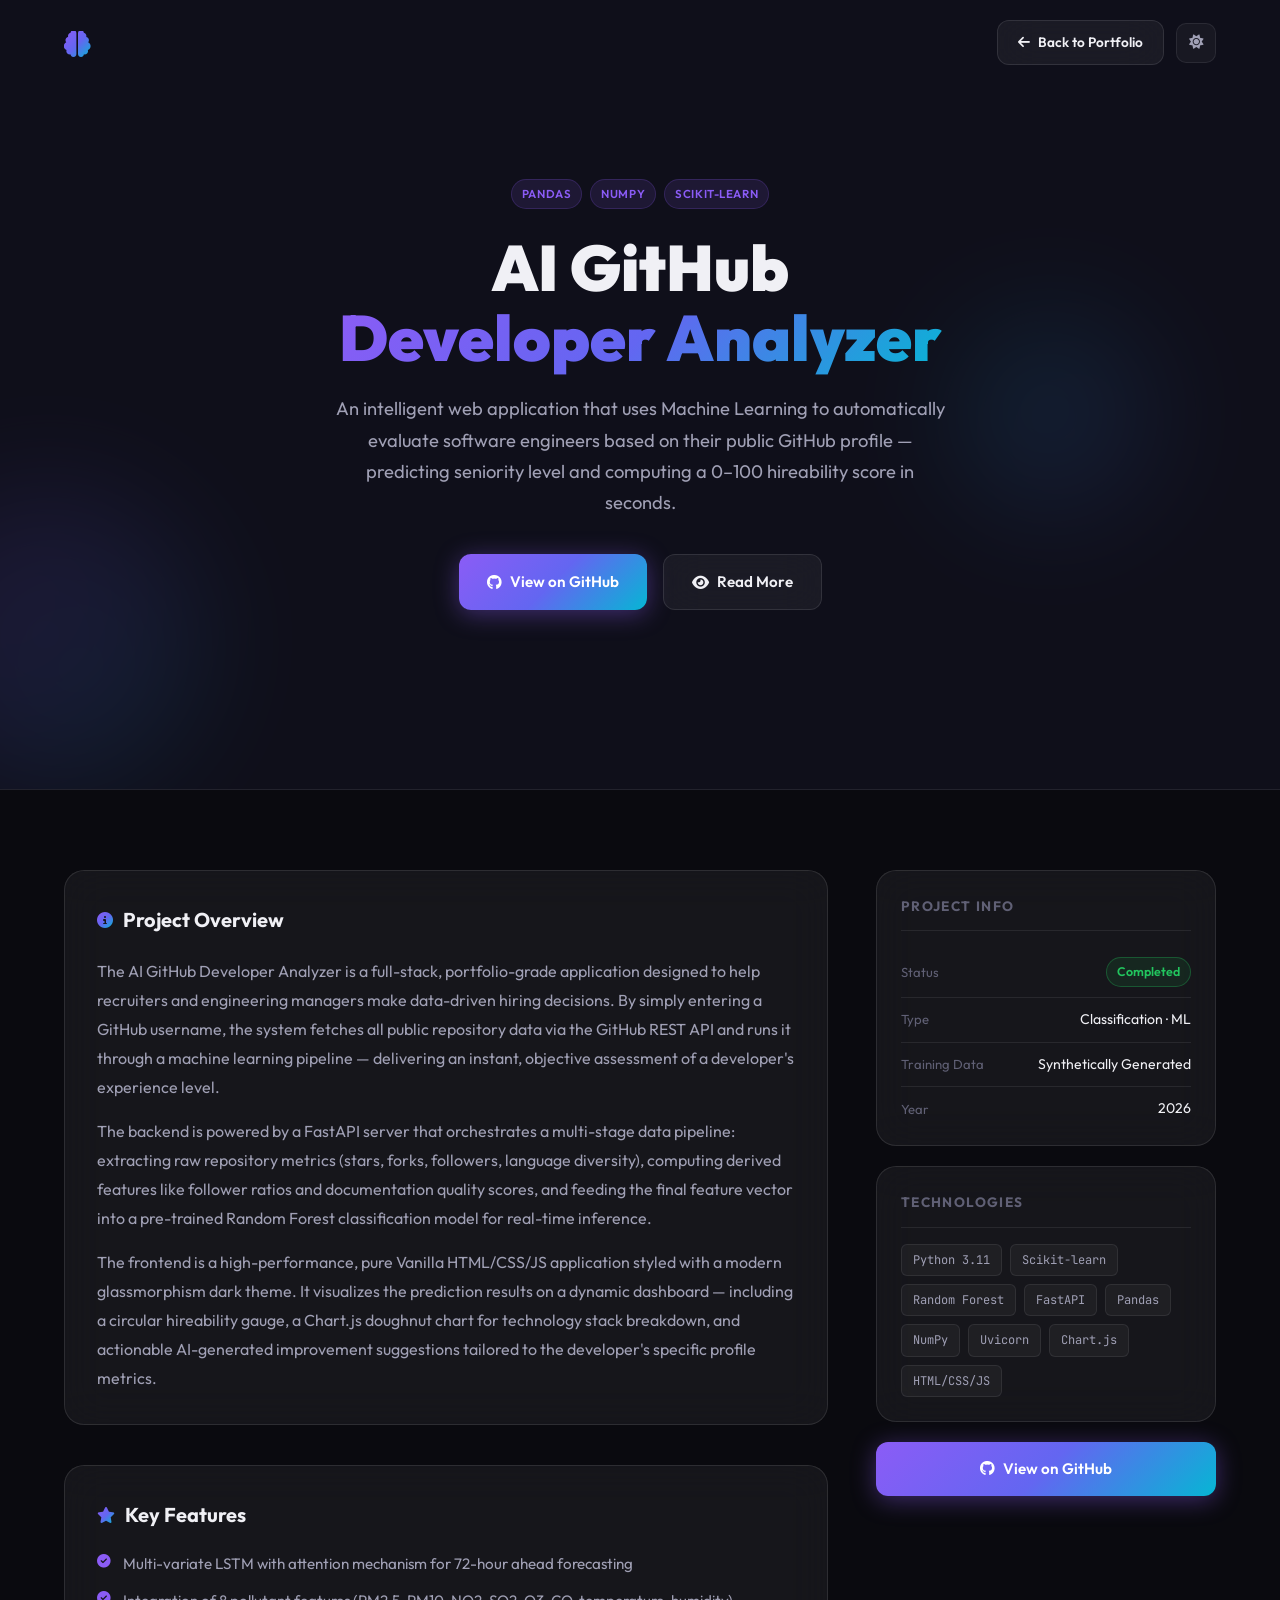
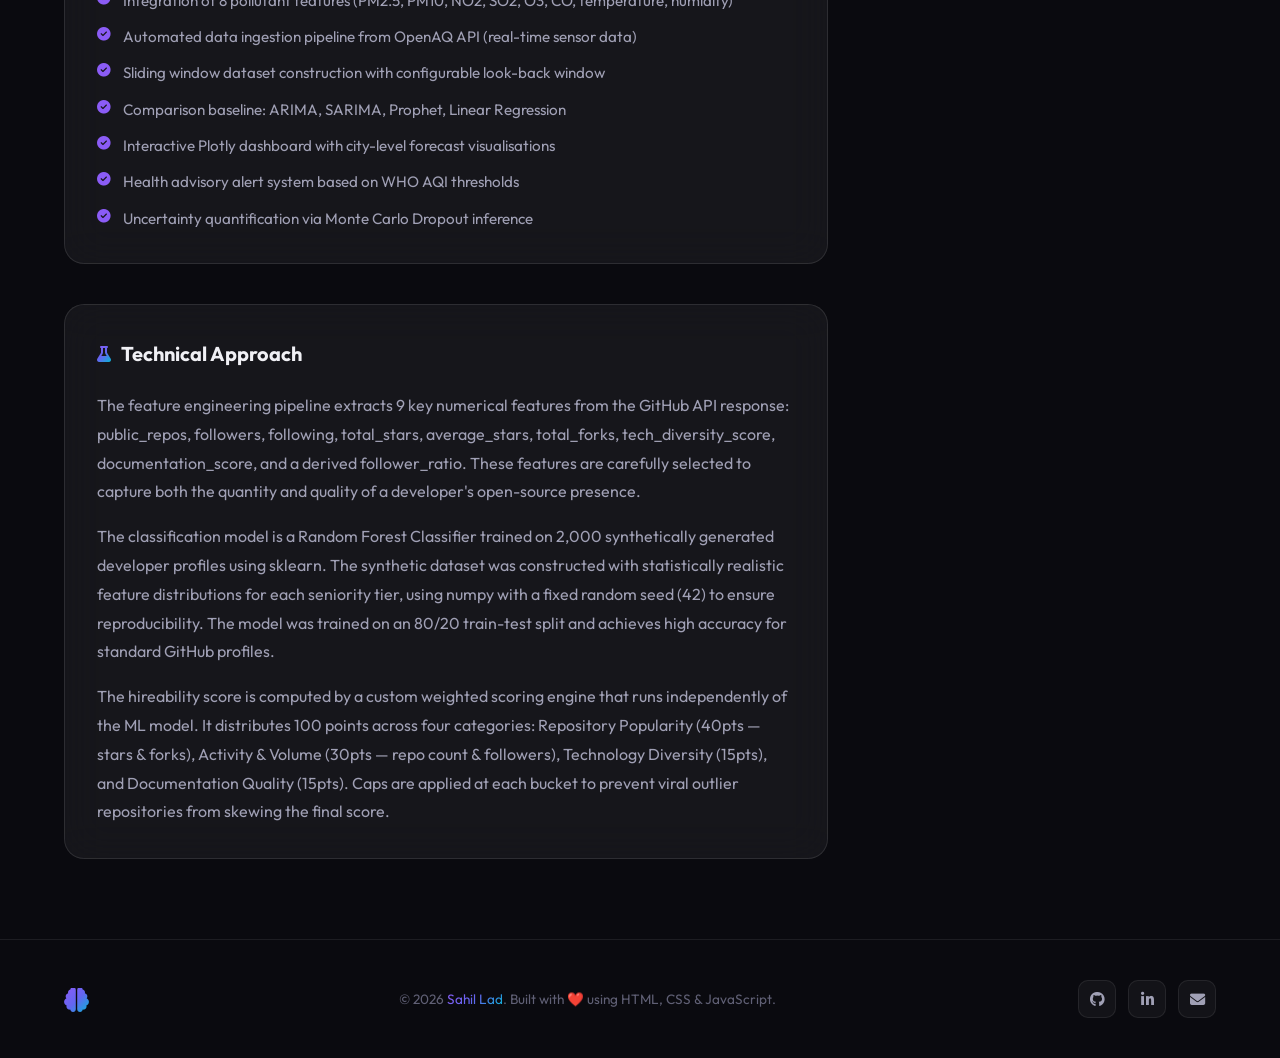
==== projects/ai-github-developer-analyzer.html @ 6b4c17e3 "my-portfolio" ====
<!DOCTYPE html>
<html lang="en" data-theme="dark">

<head>
    <meta charset="UTF-8" />
    <meta name="viewport" content="width=device-width, initial-scale=1.0" />
    <meta name="description" content="Air Quality Forecasting System – Deep Learning project by Sahil Lad" />
    <title>Air Quality Forecasting System | Sahil Lad</title>
    <link rel="preconnect" href="https://fonts.googleapis.com" />
    <link rel="preconnect" href="https://fonts.gstatic.com" crossorigin />
    <link
        href="https://fonts.googleapis.com/css2?family=Outfit:wght@300;400;500;600;700;800;900&family=JetBrains+Mono:wght@400;500&display=swap"
        rel="stylesheet" />
    <link rel="stylesheet" href="https://cdnjs.cloudflare.com/ajax/libs/font-awesome/6.5.0/css/all.min.css" />
    <link rel="stylesheet" href="../style.css" />
    <link rel="stylesheet" href="project.css" />
</head>

<body>
    <nav id="navbar" class="navbar scrolled">
        <div class="nav-inner">
            <a href="../index.html" class="nav-logo">
                <i class="fa-solid fa-brain logo-icon"></i>
            </a>
            <div style="display:flex;align-items:center;gap:12px;">
                <a href="../index.html#projects" class="btn btn-secondary" style="padding:10px 20px;font-size:0.85rem;">
                    <i class="fa-solid fa-arrow-left"></i> Back to Portfolio
                </a>
                <button id="theme-toggle" class="theme-btn" aria-label="Toggle dark mode">
                    <i class="fa-solid fa-moon" id="theme-icon"></i>
                </button>
            </div>
        </div>
    </nav>

    <section class="proj-hero">
        <div class="floating-shapes">
            <div class="shape shape-2"></div>
            <div class="shape shape-3"></div>
        </div>
        <div class="container proj-hero-inner">
            <div class="proj-badge-row">
                <span class="tag">Pandas </span>
                <span class="tag">NumPy </span>
                <span class="tag">Scikit-learn</span>
            </div>
            <h1 class="proj-title">AI GitHub<br /><span class="gradient-text">Developer Analyzer</span></h1>
            <p class="proj-subtitle">
                An intelligent web application that uses Machine Learning to automatically evaluate software engineers
                based on their public GitHub profile — predicting seniority level and computing a 0–100 hireability
                score in seconds.
            </p>
            <div class="proj-actions">
                <a href="https://github.com/sahillad05/ai-github-developer-analyzer" class="btn btn-primary"
                    target="_blank">
                    <i class="fa-brands fa-github"></i> View on GitHub
                </a>
                <a href="#overview" class="btn btn-secondary">
                    <i class="fa-solid fa-eye"></i> Read More
                </a>
            </div>
        </div>
    </section>

    <main class="proj-content" id="overview">
        <div class="container proj-grid">
            <div class="proj-main">
                <div class="proj-block reveal">
                    <h2 class="proj-section-title"><i class="fa-solid fa-circle-info"></i> Project Overview</h2>
                    <p>
                        The AI GitHub Developer Analyzer is a full-stack, portfolio-grade application designed to help
                        recruiters and engineering managers make data-driven hiring decisions. By simply entering a
                        GitHub username, the system fetches all public repository data via the GitHub REST API and runs
                        it through a machine learning pipeline — delivering an instant, objective assessment of a
                        developer's experience level.
                    </p>
                    <p>
                        The backend is powered by a FastAPI server that orchestrates a multi-stage data pipeline:
                        extracting raw repository metrics (stars, forks, followers, language diversity), computing
                        derived features like follower ratios and documentation quality scores, and feeding the final
                        feature vector into a pre-trained Random Forest classification model for real-time inference.
                    </p>
                    <p>
                        The frontend is a high-performance, pure Vanilla HTML/CSS/JS application styled with a modern
                        glassmorphism dark theme. It visualizes the prediction results on a dynamic dashboard —
                        including a circular hireability gauge, a Chart.js doughnut chart for technology stack
                        breakdown, and actionable AI-generated improvement suggestions tailored to the developer's
                        specific profile metrics.
                    </p>
                </div>

                <div class="proj-block reveal">
                    <h2 class="proj-section-title"><i class="fa-solid fa-star"></i> Key Features</h2>
                    <ul class="feature-list">
                        <li><i class="fa-solid fa-check-circle"></i> Multi-variate LSTM with attention mechanism for
                            72-hour ahead forecasting</li>
                        <li><i class="fa-solid fa-check-circle"></i> Integration of 8 pollutant features (PM2.5, PM10,
                            NO2, SO2, O3, CO, temperature, humidity)</li>
                        <li><i class="fa-solid fa-check-circle"></i> Automated data ingestion pipeline from OpenAQ API
                            (real-time sensor data)</li>
                        <li><i class="fa-solid fa-check-circle"></i> Sliding window dataset construction with
                            configurable look-back window</li>
                        <li><i class="fa-solid fa-check-circle"></i> Comparison baseline: ARIMA, SARIMA, Prophet, Linear
                            Regression</li>
                        <li><i class="fa-solid fa-check-circle"></i> Interactive Plotly dashboard with city-level
                            forecast visualisations</li>
                        <li><i class="fa-solid fa-check-circle"></i> Health advisory alert system based on WHO AQI
                            thresholds</li>
                        <li><i class="fa-solid fa-check-circle"></i> Uncertainty quantification via Monte Carlo Dropout
                            inference</li>
                    </ul>
                </div>

                <div class="proj-block reveal">
                    <h2 class="proj-section-title"><i class="fa-solid fa-flask"></i> Technical Approach</h2>
                    <p>
                        The feature engineering pipeline extracts 9 key numerical features from the GitHub API response:
                        public_repos, followers, following, total_stars, average_stars, total_forks,
                        tech_diversity_score, documentation_score, and a derived follower_ratio. These features are
                        carefully selected to capture both the quantity and quality of a developer's open-source
                        presence.
                    </p>
                    <p>
                        The classification model is a Random Forest Classifier trained on 2,000 synthetically generated
                        developer profiles using sklearn. The synthetic dataset was constructed with statistically
                        realistic feature distributions for each seniority tier, using numpy with a fixed random seed
                        (42) to ensure reproducibility. The model was trained on an 80/20 train-test split and achieves
                        high accuracy for standard GitHub profiles.
                    </p>
                    <p>
                        The hireability score is computed by a custom weighted scoring engine that runs independently of
                        the ML model. It distributes 100 points across four categories: Repository Popularity (40pts —
                        stars & forks), Activity & Volume (30pts — repo count & followers), Technology Diversity
                        (15pts), and Documentation Quality (15pts). Caps are applied at each bucket to prevent viral
                        outlier repositories from skewing the final score.
                    </p>
                </div>
            </div>

            <aside class="proj-sidebar">
                <div class="sidebar-card reveal">
                    <h3 class="sidebar-title">Project Info</h3>
                    <div class="info-row"><span class="info-label">Status</span><span
                            class="badge-green">Completed</span></div>
                    <div class="info-row"><span class="info-label">Type</span><span>Classification · ML</span></div>
                    <div class="info-row"><span class="info-label">Training Data</span><span>Synthetically
                            Generated</span></div>
                    <div class="info-row"><span class="info-label">Year</span><span>2026</span></div>
                </div>

                <div class="sidebar-card reveal">
                    <h3 class="sidebar-title">Technologies</h3>
                    <div class="tech-pills">
                        <span class="tech-pill">Python 3.11</span>
                        <span class="tech-pill">Scikit-learn</span>
                        <span class="tech-pill">Random Forest</span>
                        <span class="tech-pill">FastAPI </span>
                        <span class="tech-pill">Pandas</span>
                        <span class="tech-pill">NumPy</span>
                        <span class="tech-pill">Uvicorn </span>
                        <span class="tech-pill">Chart.js</span>
                        <span class="tech-pill">HTML/CSS/JS</span>
                    </div>
                </div>

                <a href="https://github.com/sahillad05/ai-github-developer-analyzer"
                    class="btn btn-primary btn-full reveal" target="_blank">
                    <i class="fa-brands fa-github"></i> View on GitHub
                </a>
            </aside>
        </div>
    </main>

    <footer class="footer">
        <div class="footer-inner">
            <div class="footer-logo">
                <i class="fa-solid fa-brain logo-icon"></i>
            </div>
            <p class="footer-copy">
                &copy; 2026 <span class="gradient-text">Sahil Lad</span>. Built with ❤️ using HTML, CSS & JavaScript.
            </p>
            <div class="footer-socials">
                <a href="https://github.com/sahillad05" aria-label="GitHub"><i class="fa-brands fa-github"></i></a>
                <a href="https://www.linkedin.com/in/sahil-lad-046b58271/" aria-label="LinkedIn"><i
                        class="fa-brands fa-linkedin-in"></i></a>
                <a href="https://mail.google.com/mail/?view=cm&fs=1&to=sahillad77@gmail.com" aria-label="Email"><i
                        class="fa-solid fa-envelope"></i></a>
            </div>
        </div>
    </footer>

    <script src="../script.js"></script>
</body>

</html>
---- style.css ----
/* ═══════════════════════════════════════════════════════════
   SAHIL LAD PORTFOLIO — style.css
   Modern 3D Portfolio with Glassmorphism & Dark Mode
═══════════════════════════════════════════════════════════ */

/* ─── CSS CUSTOM PROPERTIES ─────────────────────────────── */
:root {
  /* Colors – Dark Mode (default) */
  --bg-primary: #0a0a0f;
  --bg-secondary: #0f0f1a;
  --bg-card: rgba(255, 255, 255, 0.04);
  --bg-card-hover: rgba(255, 255, 255, 0.08);
  --border: rgba(255, 255, 255, 0.08);
  --border-hover: rgba(139, 92, 246, 0.4);

  --text-primary: #f0f0f5;
  --text-secondary: #a0a0b5;
  --text-muted: #606075;

  /* Brand Gradient */
  --grad-start: #8b5cf6;
  --grad-mid: #6366f1;
  --grad-end: #06b6d4;
  --gradient: linear-gradient(135deg, var(--grad-start), var(--grad-mid), var(--grad-end));
  --gradient-subtle: linear-gradient(135deg, rgba(139, 92, 246, 0.15), rgba(6, 182, 212, 0.15));

  /* Glassmorphism */
  --glass-bg: rgba(255, 255, 255, 0.05);
  --glass-border: rgba(255, 255, 255, 0.1);
  --blur: blur(20px);

  /* Shadows */
  --shadow-sm: 0 4px 16px rgba(0, 0, 0, 0.3);
  --shadow-md: 0 8px 32px rgba(0, 0, 0, 0.4);
  --shadow-lg: 0 16px 64px rgba(0, 0, 0, 0.5);
  --shadow-glow: 0 0 40px rgba(139, 92, 246, 0.25);

  /* Typography */
  --font-main: 'Outfit', sans-serif;
  --font-mono: 'JetBrains Mono', monospace;

  /* Spacing */
  --section-py: 100px;
  --container: 1200px;

  /* Transitions */
  --ease: cubic-bezier(0.4, 0, 0.2, 1);
  --ease-out: cubic-bezier(0, 0, 0.2, 1);
  --duration: 300ms;
}

/* Light Mode */
[data-theme="light"] {
  --bg-primary: #f5f5ff;
  --bg-secondary: #ebebfa;
  --bg-card: rgba(255, 255, 255, 0.75);
  --bg-card-hover: rgba(255, 255, 255, 0.95);
  --border: rgba(0, 0, 0, 0.08);
  --border-hover: rgba(139, 92, 246, 0.5);
  --text-primary: #1a1a2e;
  --text-secondary: #4a4a6a;
  --text-muted: #8080a0;
  --glass-bg: rgba(255, 255, 255, 0.6);
  --glass-border: rgba(255, 255, 255, 0.8);
  --shadow-sm: 0 4px 16px rgba(100, 100, 200, 0.1);
  --shadow-md: 0 8px 32px rgba(100, 100, 200, 0.15);
  --shadow-glow: 0 0 40px rgba(139, 92, 246, 0.15);
}

/* ─── RESET & BASE ───────────────────────────────────────── */
*,
*::before,
*::after {
  box-sizing: border-box;
  margin: 0;
  padding: 0;
}

html {
  scroll-behavior: smooth;
  font-size: 16px;
}

body {
  font-family: var(--font-main);
  background-color: var(--bg-primary);
  color: var(--text-primary);
  line-height: 1.7;
  overflow-x: hidden;
  transition: background-color 0.4s var(--ease), color 0.4s var(--ease);
}

a {
  color: inherit;
  text-decoration: none;
}

img {
  max-width: 100%;
  height: auto;
  display: block;
}

button {
  cursor: pointer;
  border: none;
  background: none;
  font-family: inherit;
}

ul {
  list-style: none;
}

/* ─── UTILITIES ──────────────────────────────────────────── */
.container {
  max-width: var(--container);
  margin: 0 auto;
  padding: 0 24px;
}

.gradient-text {
  background: var(--gradient);
  -webkit-background-clip: text;
  -webkit-text-fill-color: transparent;
  background-clip: text;
}

.section {
  padding: var(--section-py) 0;
  position: relative;
}

/* ─── LOADER ─────────────────────────────────────────────── */
.loader {
  position: fixed;
  inset: 0;
  z-index: 9999;
  background: var(--bg-primary);
  display: flex;
  align-items: center;
  justify-content: center;
  transition: opacity 0.6s var(--ease), visibility 0.6s;
}

.loader.hidden {
  opacity: 0;
  visibility: hidden;
  pointer-events: none;
}

.loader-inner {
  position: relative;
  width: 80px;
  height: 80px;
  display: flex;
  align-items: center;
  justify-content: center;
}

.loader-ring {
  position: absolute;
  inset: 0;
  border-radius: 50%;
  border: 2px solid transparent;
  animation: spin 1.2s linear infinite;
}

.loader-ring:nth-child(1) {
  border-top-color: var(--grad-start);
  animation-duration: 1s;
}

.loader-ring:nth-child(2) {
  inset: 10px;
  border-right-color: var(--grad-mid);
  animation-duration: 1.3s;
  animation-direction: reverse;
}

.loader-ring:nth-child(3) {
  inset: 20px;
  border-bottom-color: var(--grad-end);
  animation-duration: 1.6s;
}

.loader-text {
  font-size: 1rem;
  font-weight: 700;
  background: var(--gradient);
  -webkit-background-clip: text;
  -webkit-text-fill-color: transparent;
  background-clip: text;
  font-family: var(--font-mono);
}

@keyframes spin {
  to {
    transform: rotate(360deg);
  }
}

/* ─── NAVBAR ─────────────────────────────────────────────── */
.navbar {
  position: fixed;
  top: 0;
  left: 0;
  right: 0;
  z-index: 1000;
  padding: 20px 0;
  transition: all 0.4s var(--ease);
}

.navbar.scrolled {
  padding: 12px 0;
  background: rgba(10, 10, 15, 0.85);
  backdrop-filter: var(--blur);
  -webkit-backdrop-filter: var(--blur);
  border-bottom: 1px solid var(--border);
  box-shadow: var(--shadow-sm);
}

[data-theme="light"] .navbar.scrolled {
  background: rgba(245, 245, 255, 0.85);
}

.nav-inner {
  max-width: var(--container);
  margin: 0 auto;
  padding: 0 24px;
  display: flex;
  align-items: center;
  justify-content: space-between;
}

.nav-logo {
  font-size: 1.4rem;
  font-weight: 800;
  font-family: var(--font-mono);
  color: var(--text-primary);
  transition: opacity 0.3s;
}

.nav-logo:hover {
  opacity: 0.8;
}

.logo-icon {
  background: var(--gradient);
  -webkit-background-clip: text;
  -webkit-text-fill-color: transparent;
  background-clip: text;
  font-size: 1.2em;
  margin-right: 7px;
  vertical-align: middle;
}

.logo-name {
  color: var(--text-primary);
  font-weight: 800;
  letter-spacing: 0.02em;
}

.nav-links {
  display: flex;
  align-items: center;
  gap: 8px;
}

.nav-link {
  position: relative;
  padding: 8px 16px;
  font-size: 0.9rem;
  font-weight: 500;
  color: var(--text-secondary);
  transition: color 0.3s var(--ease);
  border-radius: 8px;
}

.nav-link::after {
  content: '';
  position: absolute;
  bottom: 4px;
  left: 16px;
  right: 16px;
  height: 2px;
  background: var(--gradient);
  border-radius: 2px;
  transform: scaleX(0);
  transition: transform 0.3s var(--ease);
}

.nav-link:hover,
.nav-link.active {
  color: var(--text-primary);
}

.nav-link:hover::after,
.nav-link.active::after {
  transform: scaleX(1);
}

/* Theme Toggle */
.theme-btn {
  width: 40px;
  height: 40px;
  border-radius: 10px;
  background: var(--bg-card);
  border: 1px solid var(--border);
  color: var(--text-secondary);
  font-size: 0.9rem;
  transition: all 0.3s var(--ease);
  display: flex;
  align-items: center;
  justify-content: center;
}

.theme-btn:hover {
  color: var(--grad-start);
  border-color: var(--grad-start);
  box-shadow: 0 0 16px rgba(139, 92, 246, 0.2);
}

/* Hamburger */
.hamburger {
  display: none;
  flex-direction: column;
  gap: 5px;
  padding: 8px;
  z-index: 1100;
}

.hamburger span {
  display: block;
  width: 24px;
  height: 2px;
  background: var(--text-primary);
  border-radius: 2px;
  transition: all 0.3s var(--ease);
}

.hamburger.open span:nth-child(1) {
  transform: translateY(7px) rotate(45deg);
}

.hamburger.open span:nth-child(2) {
  opacity: 0;
  transform: scaleX(0);
}

.hamburger.open span:nth-child(3) {
  transform: translateY(-7px) rotate(-45deg);
}

/* Mobile Overlay */
.mobile-overlay {
  display: none;
  position: fixed;
  inset: 0;
  background: rgba(0, 0, 0, 0.5);
  z-index: 900;
  backdrop-filter: blur(4px);
  -webkit-backdrop-filter: blur(4px);
}

.mobile-overlay.active {
  display: block;
}

/* ─── HERO ───────────────────────────────────────────────── */
.hero {
  position: relative;
  min-height: 100vh;
  display: flex;
  align-items: center;
  overflow: hidden;
}

#particles-canvas {
  position: absolute;
  inset: 0;
  width: 100%;
  height: 100%;
  pointer-events: none;
}

/* Floating Shapes */
.floating-shapes {
  position: absolute;
  inset: 0;
  pointer-events: none;
  overflow: hidden;
}

.shape {
  position: absolute;
  border-radius: 50%;
  background: var(--gradient);
  filter: blur(60px);
  opacity: 0.12;
  animation: float-shape 8s ease-in-out infinite;
}

[data-theme="light"] .shape {
  opacity: 0.08;
}

.shape-1 {
  width: 500px;
  height: 500px;
  top: -200px;
  right: -150px;
  animation-delay: 0s;
}

.shape-2 {
  width: 300px;
  height: 300px;
  bottom: 0;
  left: -100px;
  animation-delay: -3s;
}

.shape-3 {
  width: 200px;
  height: 200px;
  top: 40%;
  right: 10%;
  animation-delay: -5s;
  background: linear-gradient(135deg, #06b6d4, #6366f1);
}

.shape-4 {
  width: 150px;
  height: 150px;
  top: 20%;
  left: 15%;
  animation-delay: -2s;
  opacity: 0.08;
}

.shape-5 {
  width: 250px;
  height: 250px;
  bottom: 15%;
  right: 20%;
  animation-delay: -6s;
  background: linear-gradient(135deg, #8b5cf6, #ec4899);
}

@keyframes float-shape {

  0%,
  100% {
    transform: translateY(0) rotate(0deg) scale(1);
  }

  33% {
    transform: translateY(-30px) rotate(5deg) scale(1.05);
  }

  66% {
    transform: translateY(20px) rotate(-3deg) scale(0.95);
  }
}

/* Hero Content */
.hero-content {
  position: relative;
  z-index: 2;
  max-width: 800px;
  padding: 120px 24px 130px;
  margin: 0 auto;
  text-align: center;
}

.hero-badge {
  display: inline-flex;
  align-items: center;
  gap: 8px;
  padding: 8px 18px;
  background: var(--glass-bg);
  border: 1px solid var(--glass-border);
  border-radius: 50px;
  font-size: 0.82rem;
  font-weight: 500;
  color: var(--text-secondary);
  backdrop-filter: var(--blur);
  -webkit-backdrop-filter: var(--blur);
  margin-bottom: 28px;
  animation: fadeInDown 0.8s var(--ease) both;
  animation-delay: 0.3s;
}

.badge-dot {
  width: 8px;
  height: 8px;
  background: #22c55e;
  border-radius: 50%;
  box-shadow: 0 0 8px #22c55e;
  animation: pulse-dot 2s ease-in-out infinite;
}

@keyframes pulse-dot {

  0%,
  100% {
    box-shadow: 0 0 8px #22c55e;
  }

  50% {
    box-shadow: 0 0 20px #22c55e;
  }
}

.hero-name {
  font-size: clamp(2.5rem, 7vw, 4.5rem);
  font-weight: 900;
  line-height: 1.1;
  margin-bottom: 16px;
  animation: fadeInUp 0.8s var(--ease) both;
  animation-delay: 0.5s;
}

.hero-title-wrapper {
  display: flex;
  align-items: center;
  justify-content: center;
  gap: 0;
  font-size: clamp(1.2rem, 3vw, 1.8rem);
  font-weight: 600;
  color: var(--text-secondary);
  margin-bottom: 24px;
  min-height: 2.5rem;
  animation: fadeInUp 0.8s var(--ease) both;
  animation-delay: 0.7s;
}

.hero-title-static {
  color: var(--text-secondary);
}

.hero-title-typed {
  background: var(--gradient);
  -webkit-background-clip: text;
  -webkit-text-fill-color: transparent;
  background-clip: text;
  font-weight: 700;
}

.cursor {
  display: inline-block;
  color: var(--grad-start);
  animation: blink 1s step-end infinite;
  font-weight: 300;
  -webkit-text-fill-color: var(--grad-start);
}

@keyframes blink {

  0%,
  100% {
    opacity: 1;
  }

  50% {
    opacity: 0;
  }
}

.hero-description {
  font-size: clamp(0.95rem, 2vw, 1.1rem);
  color: var(--text-secondary);
  max-width: 600px;
  margin: 0 auto 36px;
  animation: fadeInUp 0.8s var(--ease) both;
  animation-delay: 0.9s;
}

.hero-buttons {
  display: flex;
  gap: 16px;
  justify-content: center;
  flex-wrap: wrap;
  margin-bottom: 48px;
  animation: fadeInUp 0.8s var(--ease) both;
  animation-delay: 1.1s;
}

/* ─── BUTTONS ────────────────────────────────────────────── */
.btn {
  display: inline-flex;
  align-items: center;
  gap: 8px;
  padding: 14px 28px;
  border-radius: 12px;
  font-size: 0.95rem;
  font-weight: 600;
  transition: all 0.3s var(--ease);
  position: relative;
  overflow: hidden;
}

.btn::before {
  content: '';
  position: absolute;
  inset: 0;
  opacity: 0;
  transition: opacity 0.3s;
}

.btn:hover::before {
  opacity: 1;
}

.btn-primary {
  background: var(--gradient);
  color: #fff;
  box-shadow: 0 4px 24px rgba(139, 92, 246, 0.4);
}

.btn-primary::before {
  background: rgba(255, 255, 255, 0.1);
}

.btn-primary:hover {
  transform: translateY(-2px);
  box-shadow: 0 8px 32px rgba(139, 92, 246, 0.5);
}

.btn-primary:active {
  transform: translateY(0);
}

.btn-secondary {
  background: var(--glass-bg);
  color: var(--text-primary);
  border: 1px solid var(--glass-border);
  backdrop-filter: var(--blur);
  -webkit-backdrop-filter: var(--blur);
}

.btn-secondary::before {
  background: var(--gradient-subtle);
}

.btn-secondary:hover {
  transform: translateY(-2px);
  border-color: var(--grad-start);
  box-shadow: 0 8px 32px rgba(139, 92, 246, 0.2);
}

.btn-full {
  width: 100%;
  justify-content: center;
}

/* Hero Stats */
.hero-stats {
  display: flex;
  align-items: center;
  justify-content: center;
  gap: 32px;
  animation: fadeInUp 0.8s var(--ease) both;
  animation-delay: 1.3s;
}

.stat-item {
  text-align: center;
}

.stat-num {
  display: block;
  font-size: 1.8rem;
  font-weight: 800;
  background: var(--gradient);
  -webkit-background-clip: text;
  -webkit-text-fill-color: transparent;
  background-clip: text;
}

.stat-label {
  font-size: 0.78rem;
  color: var(--text-muted);
  text-transform: uppercase;
  letter-spacing: 0.08em;
}

.stat-divider {
  width: 1px;
  height: 40px;
  background: var(--border);
}

/* Scroll Indicator */
.scroll-indicator {
  position: absolute;
  bottom: 32px;
  left: 50%;
  transform: translateX(-50%);
  display: flex;
  flex-direction: column;
  align-items: center;
  gap: 8px;
  opacity: 0.5;
  animation: fadeIn 1s ease both 2s;
}

.scroll-mouse {
  width: 24px;
  height: 36px;
  border: 2px solid var(--text-muted);
  border-radius: 12px;
  display: flex;
  align-items: flex-start;
  justify-content: center;
  padding-top: 6px;
}

.scroll-wheel {
  width: 4px;
  height: 8px;
  background: var(--grad-start);
  border-radius: 2px;
  animation: scroll-wheel 2s ease-in-out infinite;
}

@keyframes scroll-wheel {
  0% {
    transform: translateY(0);
    opacity: 1;
  }

  100% {
    transform: translateY(10px);
    opacity: 0;
  }
}

.scroll-indicator span {
  font-size: 0.7rem;
  letter-spacing: 0.1em;
  text-transform: uppercase;
  color: var(--text-muted);
}

/* ─── SECTION HEADER ─────────────────────────────────────── */
.section-header {
  text-align: center;
  margin-bottom: 64px;
}

.section-tag {
  display: inline-block;
  padding: 6px 16px;
  background: var(--gradient-subtle);
  border: 1px solid rgba(139, 92, 246, 0.2);
  border-radius: 50px;
  font-size: 0.78rem;
  font-weight: 600;
  text-transform: uppercase;
  letter-spacing: 0.12em;
  color: var(--grad-start);
  margin-bottom: 16px;
}

.section-title {
  font-size: clamp(2rem, 5vw, 3rem);
  font-weight: 800;
  line-height: 1.15;
}

.section-subtitle {
  margin-top: 12px;
  font-size: 1rem;
  color: var(--text-secondary);
}

/* ─── ABOUT SECTION ──────────────────────────────────────── */
.about {
  background: var(--bg-secondary);
}

.about-grid {
  display: grid;
  grid-template-columns: 360px 1fr;
  gap: 64px;
  align-items: start;
  margin-bottom: 80px;
}

/* Profile Card */
.profile-card {
  background: var(--glass-bg);
  border: 1px solid var(--glass-border);
  border-radius: 24px;
  padding: 40px 32px;
  text-align: center;
  backdrop-filter: var(--blur);
  -webkit-backdrop-filter: var(--blur);
  box-shadow: var(--shadow-md);
  position: relative;
  overflow: hidden;
}

.profile-card::before {
  content: '';
  position: absolute;
  top: -50%;
  left: -50%;
  width: 200%;
  height: 200%;
  background: radial-gradient(circle, rgba(139, 92, 246, 0.06) 0%, transparent 70%);
  pointer-events: none;
}

.profile-img-wrapper {
  position: relative;
  width: 140px;
  height: 140px;
  margin: 0 auto 24px;
}

.profile-img-placeholder {
  width: 100%;
  height: 100%;
  border-radius: 50%;
  background: var(--gradient);
  display: flex;
  align-items: center;
  justify-content: center;
  font-size: 3.5rem;
  color: rgba(255, 255, 255, 0.7);
  position: relative;
  z-index: 1;
}

.profile-ring {
  position: absolute;
  inset: -6px;
  border-radius: 50%;
  background: var(--gradient);
  z-index: 0;
  animation: spin 6s linear infinite;
  -webkit-mask: radial-gradient(circle, transparent 60%, black 61%);
  mask: radial-gradient(circle, transparent 60%, black 61%);
}

.profile-ring-2 {
  inset: -14px;
  animation-duration: 10s;
  animation-direction: reverse;
  opacity: 0.4;
}

.profile-name {
  font-size: 1.4rem;
  font-weight: 700;
  margin-bottom: 4px;
}

.profile-role {
  color: var(--text-secondary);
  font-size: 0.9rem;
  margin-bottom: 8px;
}

.profile-edu {
  display: flow;
  align-items: center;
  gap: 6px;
  font-size: 0.82rem;
  color: var(--grad-start);
  background: rgba(139, 92, 246, 0.1);
  padding: 4px 12px;
  border-radius: 50px;
  margin-bottom: 10px;
}

.profile-location {
  display: flow;
  align-items: center;
  gap: 6px;
  font-size: 0.82rem;
  color: var(--text-secondary);
  margin-bottom: 5px;
}

.profile-location i {
  color: var(--grad-start);
}

.resume-btn {
  display: inline-flex;
  align-items: center;
  gap: 8px;
  font-size: 0.83rem;
  font-weight: 600;
  padding: 8px 18px;
  border-radius: 50px;
  background: var(--gradient);
  color: #fff;
  transition: opacity 0.25s, transform 0.25s;
  margin-bottom: 20px;
}

.resume-btn:hover {
  opacity: 0.85;
  transform: translateY(-2px);
}

.profile-socials {
  display: flex;
  justify-content: center;
  gap: 12px;
}

.social-link {
  width: 40px;
  height: 40px;
  display: flex;
  align-items: center;
  justify-content: center;
  border-radius: 10px;
  background: var(--bg-card);
  border: 1px solid var(--border);
  color: var(--text-secondary);
  font-size: 1rem;
  transition: all 0.3s var(--ease);
}

.social-link:hover {
  background: var(--gradient);
  color: #fff;
  border-color: transparent;
  transform: translateY(-3px);
  box-shadow: 0 8px 20px rgba(139, 92, 246, 0.35);
}

/* About Bio */
.about-bio {
  color: var(--text-secondary);
  margin-bottom: 20px;
  font-size: 1rem;
  line-height: 1.8;
}

.about-bio strong {
  color: var(--text-primary);
}

/* Skills */
.skills-title,
.tech-title {
  font-size: 1.1rem;
  font-weight: 700;
  margin-bottom: 20px;
  color: var(--text-primary);
}

/* Skill Chips Grid */
.skill-chips {
  display: grid;
  grid-template-columns: repeat(2, 1fr);
  gap: 10px;
}

.skill-chip {
  display: flex;
  align-items: center;
  gap: 10px;
  padding: 12px 16px;
  background: var(--glass-bg);
  border: 1px solid var(--glass-border);
  border-radius: 12px;
  backdrop-filter: var(--blur);
  -webkit-backdrop-filter: var(--blur);
  font-size: 0.88rem;
  font-weight: 500;
  color: var(--text-secondary);
  transition: all 0.3s var(--ease);
  cursor: default;
}

.skill-chip:hover {
  border-color: var(--border-hover);
  background: var(--bg-card-hover);
  color: var(--text-primary);
  transform: translateY(-2px);
  box-shadow: 0 6px 20px rgba(139, 92, 246, 0.15);
}

.skill-chip-icon {
  width: 34px;
  height: 34px;
  flex-shrink: 0;
  border-radius: 9px;
  background: var(--gradient);
  display: flex;
  align-items: center;
  justify-content: center;
  font-size: 0.9rem;
  color: #fff;
}


/* Tech Stack */
.tech-stack {
  text-align: center;
}

.tech-grid {
  display: grid;
  grid-template-columns: repeat(auto-fill, minmax(110px, 1fr));
  gap: 16px;
}

.tech-card {
  display: flex;
  flex-direction: column;
  align-items: center;
  gap: 10px;
  padding: 20px 12px;
  background: var(--glass-bg);
  border: 1px solid var(--glass-border);
  border-radius: 16px;
  backdrop-filter: var(--blur);
  -webkit-backdrop-filter: var(--blur);
  cursor: default;
  transition: all 0.3s var(--ease);
  font-size: 0.8rem;
  font-weight: 500;
  color: var(--text-secondary);
}

.tech-card:hover {
  border-color: var(--border-hover);
  background: var(--bg-card-hover);
  transform: translateY(-4px);
  box-shadow: var(--shadow-glow);
  color: var(--text-primary);
}

.tech-icon {
  font-size: 2.2rem;
  background: var(--gradient);
  -webkit-background-clip: text;
  -webkit-text-fill-color: transparent;
  background-clip: text;
}

.tech-img {
  width: 36px;
  height: 36px;
  object-fit: contain;
}

/* ─── PROJECTS SECTION ───────────────────────────────────── */
.projects {
  background: var(--bg-primary);
}

.projects-grid {
  display: grid;
  grid-template-columns: repeat(3, 1fr);
  gap: 24px;
}

/* Project Card */
.project-card {
  position: relative;
  background: var(--glass-bg);
  border: 1px solid var(--glass-border);
  border-radius: 20px;
  padding: 28px;
  backdrop-filter: var(--blur);
  -webkit-backdrop-filter: var(--blur);
  transition: all 0.4s var(--ease);
  overflow: hidden;
  transform-style: preserve-3d;
  cursor: default;
}

.project-card:last-child:nth-child(3n - 2) {
  grid-column: 1 / span 1;
}

.card-glow {
  position: absolute;
  top: -50px;
  left: -50px;
  right: -50px;
  bottom: -50px;
  background: radial-gradient(circle at var(--mouse-x, 50%) var(--mouse-y, 50%), rgba(139, 92, 246, 0.12) 0%, transparent 60%);
  opacity: 0;
  transition: opacity 0.3s;
  pointer-events: none;
}

.project-card:hover .card-glow {
  opacity: 1;
}

.project-card::before {
  content: '';
  position: absolute;
  inset: 0;
  border-radius: 20px;
  padding: 1px;
  background: var(--gradient);
  -webkit-mask: linear-gradient(#fff 0 0) content-box, linear-gradient(#fff 0 0);
  mask: linear-gradient(#fff 0 0) content-box, linear-gradient(#fff 0 0);
  -webkit-mask-composite: xor;
  mask-composite: exclude;
  opacity: 0;
  transition: opacity 0.4s;
  pointer-events: none;
}

.project-card:hover::before {
  opacity: 1;
}

.project-card:hover {
  transform: translateY(-8px) rotateX(2deg);
  box-shadow: var(--shadow-lg), var(--shadow-glow);
}

.card-header {
  display: flex;
  align-items: center;
  justify-content: space-between;
  margin-bottom: 20px;
}

.card-icon-wrap {
  width: 50px;
  height: 50px;
  border-radius: 14px;
  background: var(--gradient);
  display: flex;
  align-items: center;
  justify-content: center;
}

.card-icon {
  font-size: 1.3rem;
  color: #fff;
}

.card-tags {
  display: flex;
  gap: 6px;
  flex-wrap: wrap;
}

.tag {
  padding: 4px 10px;
  background: rgba(139, 92, 246, 0.12);
  border: 1px solid rgba(139, 92, 246, 0.2);
  border-radius: 50px;
  font-size: 0.72rem;
  font-weight: 600;
  color: var(--grad-start);
  text-transform: uppercase;
  letter-spacing: 0.05em;
}

.card-title {
  font-size: 1.1rem;
  font-weight: 700;
  margin-bottom: 10px;
  line-height: 1.3;
}

.card-desc {
  font-size: 0.88rem;
  color: var(--text-secondary);
  line-height: 1.7;
  margin-bottom: 20px;
}

.card-tech {
  display: flex;
  flex-wrap: wrap;
  gap: 6px;
  margin-bottom: 24px;
}

.tech-tag {
  padding: 4px 10px;
  background: var(--bg-card);
  border: 1px solid var(--border);
  border-radius: 6px;
  font-size: 0.72rem;
  font-family: var(--font-mono);
  color: var(--text-muted);
}

.card-footer {
  display: flex;
  align-items: center;
  justify-content: space-between;
  padding-top: 20px;
  border-top: 1px solid var(--border);
}

.btn-card {
  display: inline-flex;
  align-items: center;
  gap: 8px;
  font-size: 0.88rem;
  font-weight: 600;
  color: var(--grad-start);
  transition: gap 0.3s;
}

.btn-card:hover {
  gap: 12px;
}

.btn-card-icon {
  width: 36px;
  height: 36px;
  border-radius: 10px;
  background: var(--bg-card);
  border: 1px solid var(--border);
  display: flex;
  align-items: center;
  justify-content: center;
  color: var(--text-secondary);
  font-size: 1rem;
  transition: all 0.3s;
}

.btn-card-icon:hover {
  background: var(--gradient);
  color: #fff;
  border-color: transparent;
}

/* Last project centred when odd total */
.projects-grid .project-card:last-child:nth-child(even) {
  grid-column: auto;
}

.projects-grid .project-card:last-child:nth-child(3n+2) {
  grid-column: 2 / span 1;
}

/* ─── CONTACT SECTION ────────────────────────────────────── */
.contact {
  background: var(--bg-secondary);
}

.contact-grid {
  display: grid;
  grid-template-columns: 1fr 1.5fr;
  gap: 64px;
  align-items: start;
}

/* Contact Info */
.contact-info {
  display: flex;
  flex-direction: column;
  gap: 24px;
}

.contact-item {
  display: flex;
  align-items: flex-start;
  gap: 16px;
}

.contact-icon {
  width: 48px;
  height: 48px;
  flex-shrink: 0;
  border-radius: 12px;
  background: var(--gradient);
  display: flex;
  align-items: center;
  justify-content: center;
  font-size: 1.1rem;
  color: #fff;
}

.contact-item h4 {
  font-size: 0.85rem;
  text-transform: uppercase;
  letter-spacing: 0.08em;
  color: var(--text-muted);
  margin-bottom: 4px;
}

.contact-item a {
  color: var(--text-primary);
  font-weight: 500;
  transition: color 0.3s;
}

.contact-item a:hover {
  color: var(--grad-start);
}

.availability-card {
  display: flex;
  align-items: center;
  gap: 16px;
  padding: 20px;
  background: rgba(34, 197, 94, 0.06);
  border: 1px solid rgba(34, 197, 94, 0.2);
  border-radius: 14px;
  margin-top: 8px;
}

.avail-dot {
  width: 12px;
  height: 12px;
  background: #22c55e;
  border-radius: 50%;
  box-shadow: 0 0 12px #22c55e;
  flex-shrink: 0;
  animation: pulse-dot 2s ease-in-out infinite;
}

.availability-card strong {
  font-size: 0.95rem;
  display: block;
  margin-bottom: 2px;
}

.availability-card p {
  font-size: 0.82rem;
  color: var(--text-secondary);
}

/* Contact Form */
.contact-form-wrap {
  background: var(--glass-bg);
  border: 1px solid var(--glass-border);
  border-radius: 24px;
  padding: 36px;
  backdrop-filter: var(--blur);
  -webkit-backdrop-filter: var(--blur);
  box-shadow: var(--shadow-md);
}

.contact-form {
  display: flex;
  flex-direction: column;
  gap: 20px;
}

.form-group {
  display: flex;
  flex-direction: column;
  gap: 6px;
}

.form-group label {
  font-size: 0.85rem;
  font-weight: 600;
  color: var(--text-secondary);
}

.form-group input,
.form-group textarea {
  padding: 14px 18px;
  background: var(--bg-card);
  border: 1px solid var(--border);
  border-radius: 12px;
  color: var(--text-primary);
  font-family: var(--font-main);
  font-size: 0.95rem;
  outline: none;
  transition: all 0.3s var(--ease);
  resize: vertical;
}

.form-group input::placeholder,
.form-group textarea::placeholder {
  color: var(--text-muted);
}

.form-group input:focus,
.form-group textarea:focus {
  border-color: var(--grad-start);
  box-shadow: 0 0 0 3px rgba(139, 92, 246, 0.15);
  background: var(--bg-card-hover);
}

/* ─── FOOTER ─────────────────────────────────────────────── */
.footer {
  background: var(--bg-primary);
  border-top: 1px solid var(--border);
  padding: 40px 0;
}

.footer-inner {
  max-width: var(--container);
  margin: 0 auto;
  padding: 0 24px;
  display: flex;
  align-items: center;
  justify-content: space-between;
  flex-wrap: wrap;
  gap: 20px;
}

.footer-logo {
  font-size: 1.3rem;
  font-weight: 800;
  font-family: var(--font-mono);
}

.footer-copy {
  font-size: 0.85rem;
  color: var(--text-muted);
}

.footer-socials {
  display: flex;
  gap: 12px;
}

.footer-socials a {
  width: 38px;
  height: 38px;
  display: flex;
  align-items: center;
  justify-content: center;
  border-radius: 10px;
  background: var(--bg-card);
  border: 1px solid var(--border);
  color: var(--text-secondary);
  font-size: 0.95rem;
  transition: all 0.3s;
}

.footer-socials a:hover {
  background: var(--gradient);
  color: #fff;
  border-color: transparent;
  transform: translateY(-3px);
}

/* Back to Top */
.back-to-top {
  position: fixed;
  bottom: 32px;
  right: 32px;
  width: 48px;
  height: 48px;
  border-radius: 14px;
  background: var(--gradient);
  color: #fff;
  font-size: 1rem;
  display: flex;
  align-items: center;
  justify-content: center;
  box-shadow: 0 8px 24px rgba(139, 92, 246, 0.4);
  opacity: 0;
  visibility: hidden;
  transform: translateY(20px);
  transition: all 0.3s var(--ease);
  z-index: 500;
}

.back-to-top.visible {
  opacity: 1;
  visibility: visible;
  transform: translateY(0);
}

.back-to-top:hover {
  transform: translateY(-4px);
  box-shadow: 0 12px 32px rgba(139, 92, 246, 0.5);
}

/* ─── SCROLL REVEAL ANIMATIONS ───────────────────────────── */
.reveal {
  opacity: 0;
  transform: translateY(40px);
  transition: opacity 0.7s var(--ease), transform 0.7s var(--ease);
}

.reveal.visible {
  opacity: 1;
  transform: translateY(0);
}

/* Stagger delays for project cards */
.projects-grid .project-card:nth-child(1) {
  transition-delay: 0ms;
}

.projects-grid .project-card:nth-child(2) {
  transition-delay: 100ms;
}

.projects-grid .project-card:nth-child(3) {
  transition-delay: 200ms;
}

.projects-grid .project-card:nth-child(4) {
  transition-delay: 300ms;
}

.projects-grid .project-card:nth-child(5) {
  transition-delay: 400ms;
}

/* ─── KEYFRAMES ──────────────────────────────────────────── */
@keyframes fadeInDown {
  from {
    opacity: 0;
    transform: translateY(-20px);
  }

  to {
    opacity: 1;
    transform: translateY(0);
  }
}

@keyframes fadeInUp {
  from {
    opacity: 0;
    transform: translateY(30px);
  }

  to {
    opacity: 1;
    transform: translateY(0);
  }
}

@keyframes fadeIn {
  from {
    opacity: 0;
  }

  to {
    opacity: 0.5;
  }
}

/* ─── RESPONSIVE ─────────────────────────────────────────── */
@media (max-width: 1100px) {
  .projects-grid {
    grid-template-columns: repeat(2, 1fr);
  }

  .projects-grid .project-card:last-child:nth-child(3n+2) {
    grid-column: auto;
  }
}

@media (max-width: 900px) {
  :root {
    --section-py: 70px;
  }

  .about-grid {
    grid-template-columns: 1fr;
    gap: 40px;
  }

  .profile-card {
    max-width: 340px;
    margin: 0 auto;
  }

  .contact-grid {
    grid-template-columns: 1fr;
    gap: 40px;
  }

  .contact-info {
    width: fit-content;
    margin: 0 auto;
  }
}

@media (max-width: 768px) {

  /* Mobile Nav */
  .hamburger {
    display: flex;
  }

  .nav-links {
    position: fixed;
    top: 0;
    right: -100%;
    height: 100vh;
    width: min(320px, 80vw);
    background: var(--bg-secondary);
    border-left: 1px solid var(--border);
    flex-direction: column;
    justify-content: center;
    gap: 8px;
    padding: 32px;
    transition: right 0.4s var(--ease);
    z-index: 1000;
  }

  .nav-links.open {
    right: 0;
  }

  .nav-link {
    font-size: 1.1rem;
    padding: 12px 20px;
    border-radius: 12px;
  }

  .nav-link::after {
    bottom: 6px;
    left: 20px;
    right: 20px;
  }

  .projects-grid {
    grid-template-columns: 1fr;
  }

  .projects-grid .project-card:last-child:nth-child(3n+2) {
    grid-column: auto;
  }

  .hero-stats {
    gap: 20px;
  }

  .stat-num {
    font-size: 1.4rem;
  }

  .footer-inner {
    flex-direction: column;
    text-align: center;
  }
}

@media (max-width: 480px) {
  :root {
    --section-py: 60px;
  }

  .hero-buttons {
    flex-direction: column;
    align-items: center;
  }

  .btn {
    width: 100%;
    justify-content: center;
  }

  .tech-grid {
    grid-template-columns: repeat(3, 1fr);
  }

  .contact-form-wrap {
    padding: 24px;
  }

  .back-to-top {
    bottom: 20px;
    right: 20px;
  }
}
---- projects/project.css ----
/* ═══════════════════════════════════════════════════════════
   PROJECT DETAIL PAGES — project.css
   Extends style.css for project detail page layout
═══════════════════════════════════════════════════════════ */

/* ─── PROJECT HERO ───────────────────────────────────────── */
.proj-hero {
    position: relative;
    padding: 179px 0 179px;
    overflow: hidden;
    background: var(--bg-secondary);
    border-bottom: 1px solid var(--border);
}

.proj-hero-inner {
    position: relative;
    z-index: 2;
    max-width: 860px;
    margin: 0 auto;
    text-align: center;
}

.proj-badge-row {
    display: flex;
    justify-content: center;
    gap: 8px;
    flex-wrap: wrap;
    margin-bottom: 24px;
}

.proj-title {
    font-size: clamp(2.2rem, 6vw, 4rem);
    font-weight: 900;
    line-height: 1.1;
    margin-bottom: 20px;
}

.proj-subtitle {
    font-size: clamp(0.95rem, 2vw, 1.15rem);
    color: var(--text-secondary);
    max-width: 620px;
    margin: 0 auto 36px;
    line-height: 1.7;
}

.proj-actions {
    display: flex;
    gap: 16px;
    justify-content: center;
    flex-wrap: wrap;
}

/* ─── PROJECT CONTENT LAYOUT ─────────────────────────────── */
.proj-content {
    padding: 80px 0;
    background: var(--bg-primary);
}

.proj-grid {
    display: grid;
    grid-template-columns: 1fr 340px;
    gap: 48px;
    align-items: start;
}

/* ─── MAIN CONTENT ───────────────────────────────────────── */
.proj-main {
    display: flex;
    flex-direction: column;
    gap: 40px;
}

.proj-block {
    background: var(--glass-bg);
    border: 1px solid var(--glass-border);
    border-radius: 20px;
    padding: 32px;
    backdrop-filter: var(--blur);
    -webkit-backdrop-filter: var(--blur);
}

.proj-section-title {
    display: flex;
    align-items: center;
    gap: 10px;
    font-size: 1.25rem;
    font-weight: 700;
    margin-bottom: 20px;
    color: var(--text-primary);
}

.proj-section-title i {
    background: var(--gradient);
    -webkit-background-clip: text;
    -webkit-text-fill-color: transparent;
    background-clip: text;
    font-size: 1rem;
}

.proj-block p {
    color: var(--text-secondary);
    line-height: 1.8;
    margin-bottom: 16px;
}

.proj-block p:last-child {
    margin-bottom: 0;
}

.proj-block p strong {
    color: var(--text-primary);
}

/* Feature List */
.feature-list {
    display: flex;
    flex-direction: column;
    gap: 12px;
}

.feature-list li {
    display: flex;
    align-items: flex-start;
    gap: 12px;
    color: var(--text-secondary);
    font-size: 0.95rem;
    line-height: 1.6;
}

.feature-list li i {
    color: var(--grad-start);
    font-size: 0.85rem;
    margin-top: 3px;
    flex-shrink: 0;
}

/* ─── SIDEBAR ────────────────────────────────────────────── */
.proj-sidebar {
    position: sticky;
    top: 100px;
    display: flex;
    flex-direction: column;
    gap: 20px;
}

.sidebar-card {
    background: var(--glass-bg);
    border: 1px solid var(--glass-border);
    border-radius: 20px;
    padding: 24px;
    backdrop-filter: var(--blur);
    -webkit-backdrop-filter: var(--blur);
}

.sidebar-title {
    font-size: 0.85rem;
    font-weight: 700;
    text-transform: uppercase;
    letter-spacing: 0.1em;
    color: var(--text-muted);
    margin-bottom: 16px;
    padding-bottom: 12px;
    border-bottom: 1px solid var(--border);
}

.info-row {
    display: flex;
    justify-content: space-between;
    align-items: center;
    padding: 10px 0;
    border-bottom: 1px solid var(--border);
    font-size: 0.88rem;
}

.info-row:last-child {
    border-bottom: none;
    padding-bottom: 0;
}

.info-label {
    color: var(--text-muted);
    font-size: 0.82rem;
}

/* Dataset links inside sidebar */
.dataset-link {
    font-size: 0.82rem;
    font-weight: 600;
    background: var(--gradient);
    -webkit-background-clip: text;
    -webkit-text-fill-color: transparent;
    background-clip: text;
    text-decoration: none;
    transition: opacity 0.2s;
}

.dataset-link:hover {
    opacity: 0.75;
    text-decoration: underline;
    -webkit-text-decoration-color: var(--grad-start);
    text-decoration-color: var(--grad-start);
}

.badge-green {
    padding: 3px 10px;
    background: rgba(34, 197, 94, 0.1);
    border: 1px solid rgba(34, 197, 94, 0.3);
    border-radius: 50px;
    color: #22c55e;
    font-size: 0.78rem;
    font-weight: 600;
}

.accent {
    background: var(--gradient);
    -webkit-background-clip: text;
    -webkit-text-fill-color: transparent;
    background-clip: text;
    font-weight: 700;
}

/* Tech Pills */
.tech-pills {
    display: flex;
    flex-wrap: wrap;
    gap: 8px;
}

.tech-pill {
    padding: 5px 11px;
    background: var(--bg-card);
    border: 1px solid var(--border);
    border-radius: 6px;
    font-size: 0.75rem;
    font-family: var(--font-mono, monospace);
    color: var(--text-secondary);
    transition: all 0.2s;
}

.tech-pill:hover {
    border-color: var(--grad-start);
    color: var(--text-primary);
}

/* ─── RESPONSIVE ─────────────────────────────────────────── */
@media (max-width: 960px) {
    .proj-grid {
        grid-template-columns: 1fr;
    }

    .proj-sidebar {
        position: static;
        flex-direction: row;
        flex-wrap: wrap;
    }

    .proj-sidebar .sidebar-card {
        flex: 1;
        min-width: 250px;
    }
}

@media (max-width: 600px) {
    .proj-hero {
        padding: 120px 0 56px;
    }

    .proj-block {
        padding: 24px;
    }

    .proj-actions {
        flex-direction: column;
        align-items: center;
    }

    .proj-actions .btn {
        width: 100%;
        justify-content: center;
    }

    .proj-sidebar {
        flex-direction: column;
    }
}
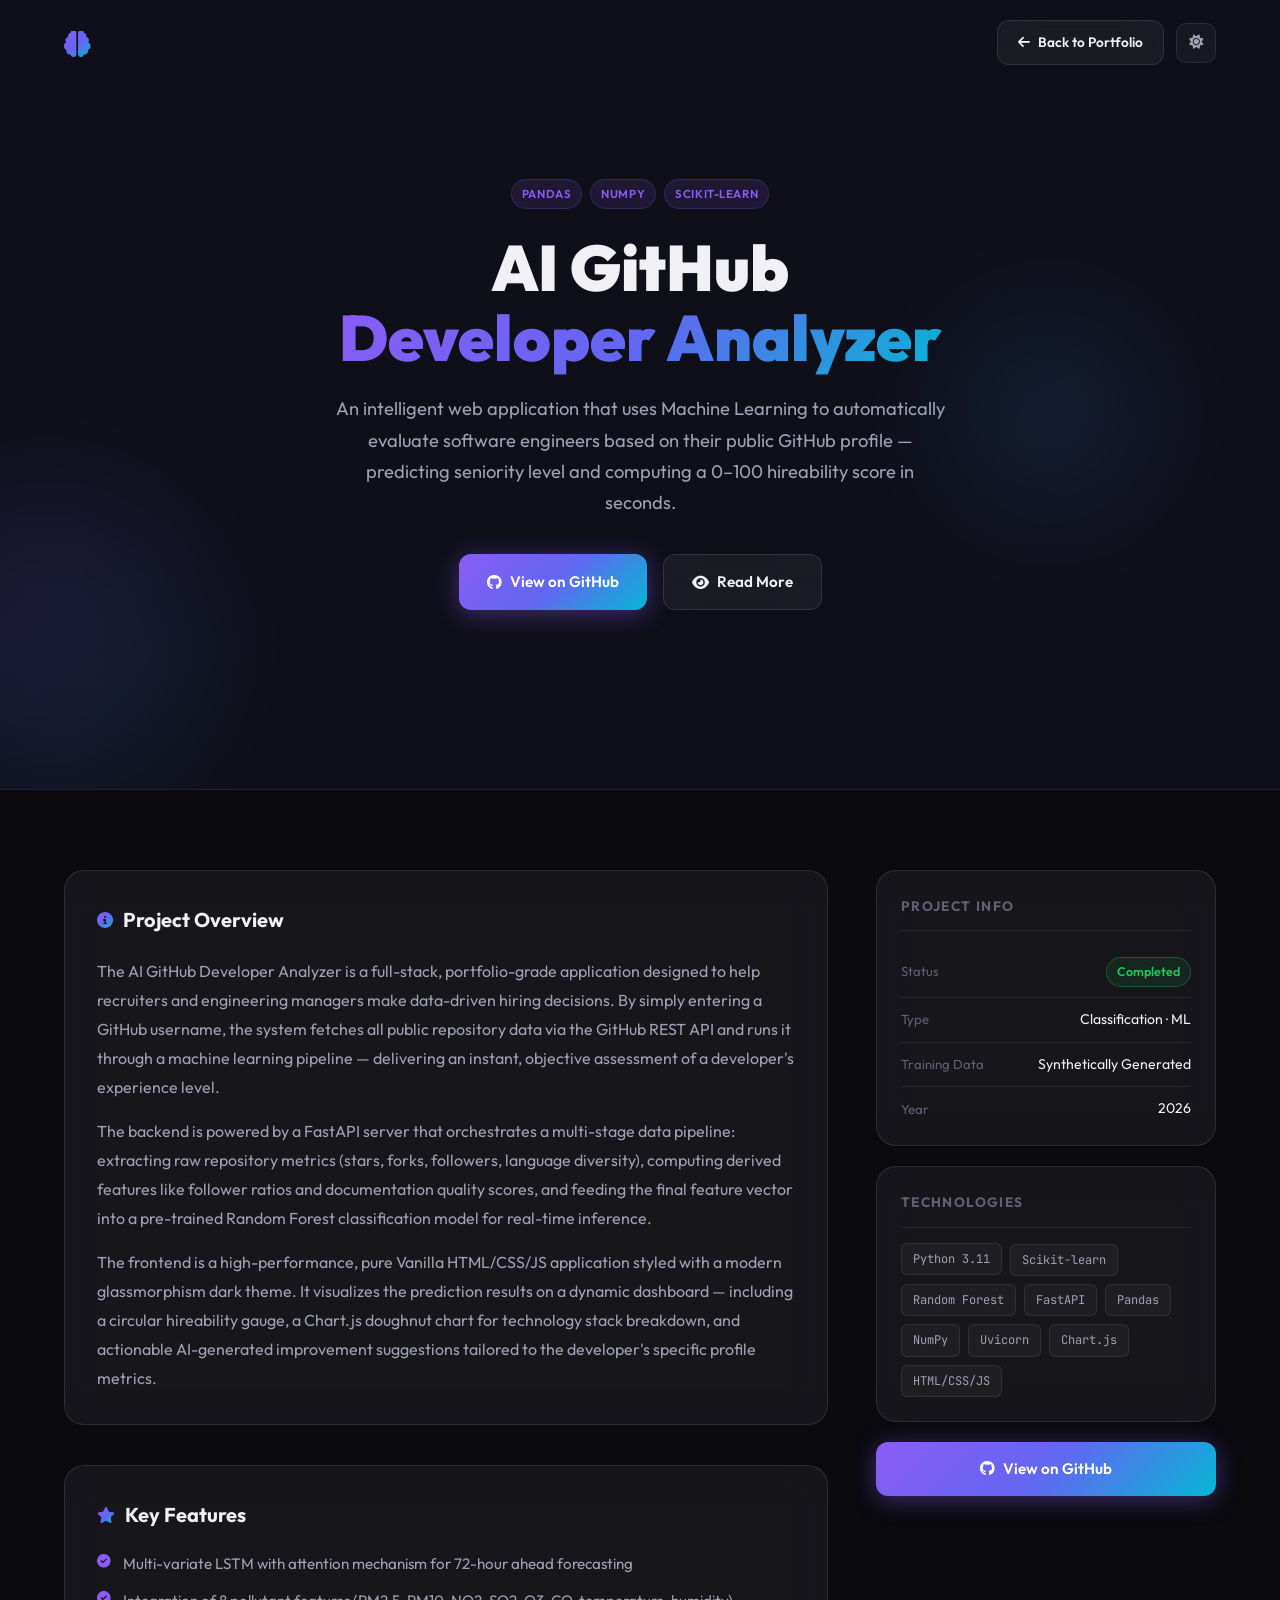
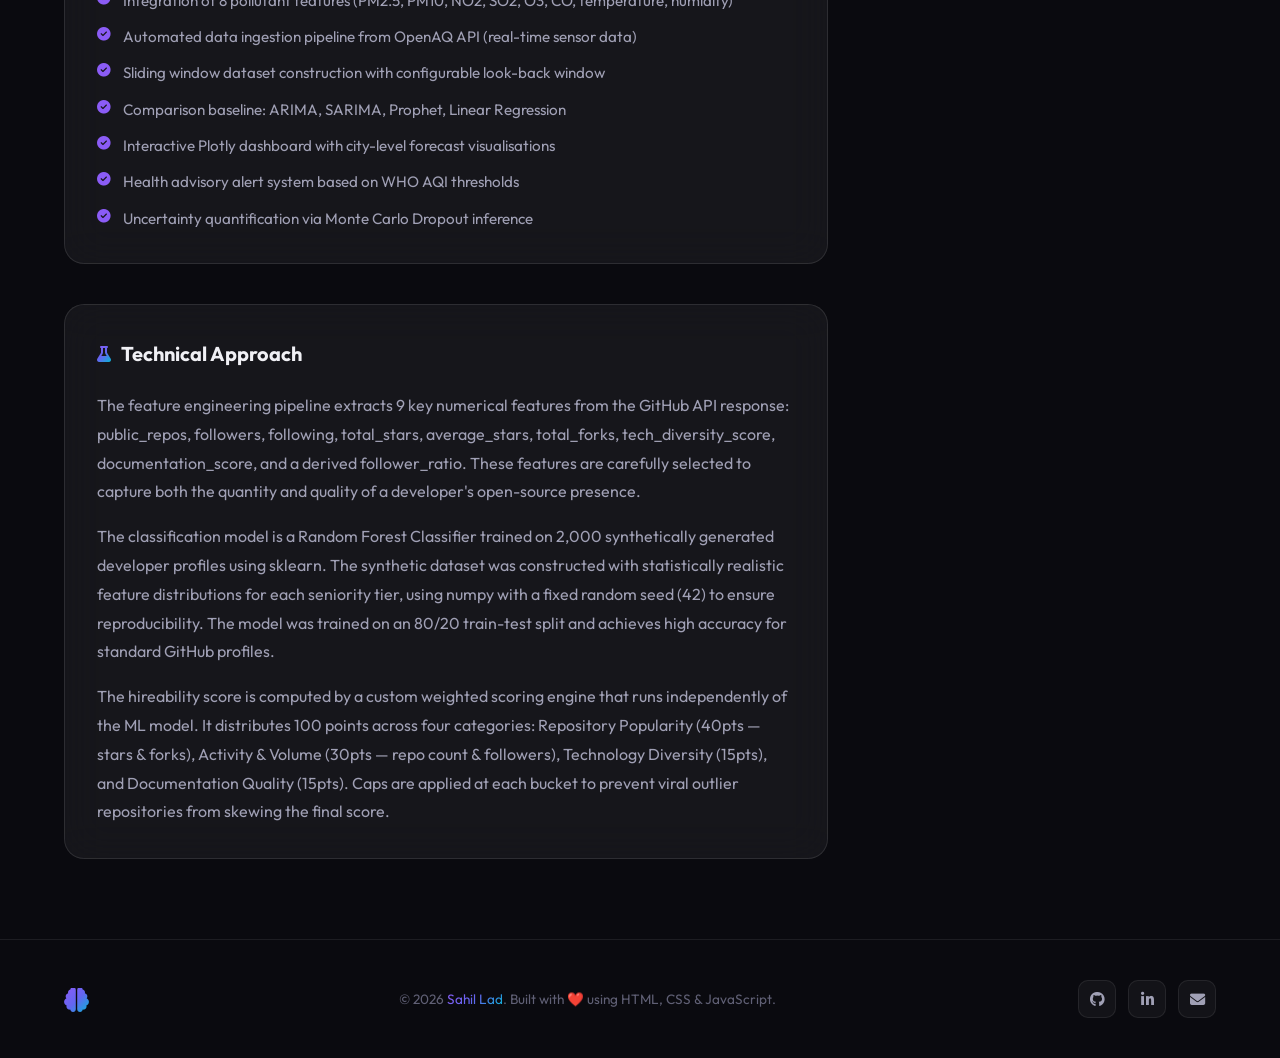
==== commit 1f748671: "agentic-rag-data-analyst project add" ====
--- a/projects/ai-github-developer-analyzer.html
+++ b/projects/ai-github-developer-analyzer.html
@@ -5,7 +5,7 @@
     <meta charset="UTF-8" />
     <meta name="viewport" content="width=device-width, initial-scale=1.0" />
     <meta name="description" content="Air Quality Forecasting System – Deep Learning project by Sahil Lad" />
-    <title>Air Quality Forecasting System | Sahil Lad</title>
+    <title>AI github developer analyzer | Sahil Lad</title>
     <link rel="preconnect" href="https://fonts.googleapis.com" />
     <link rel="preconnect" href="https://fonts.gstatic.com" crossorigin />
     <link
